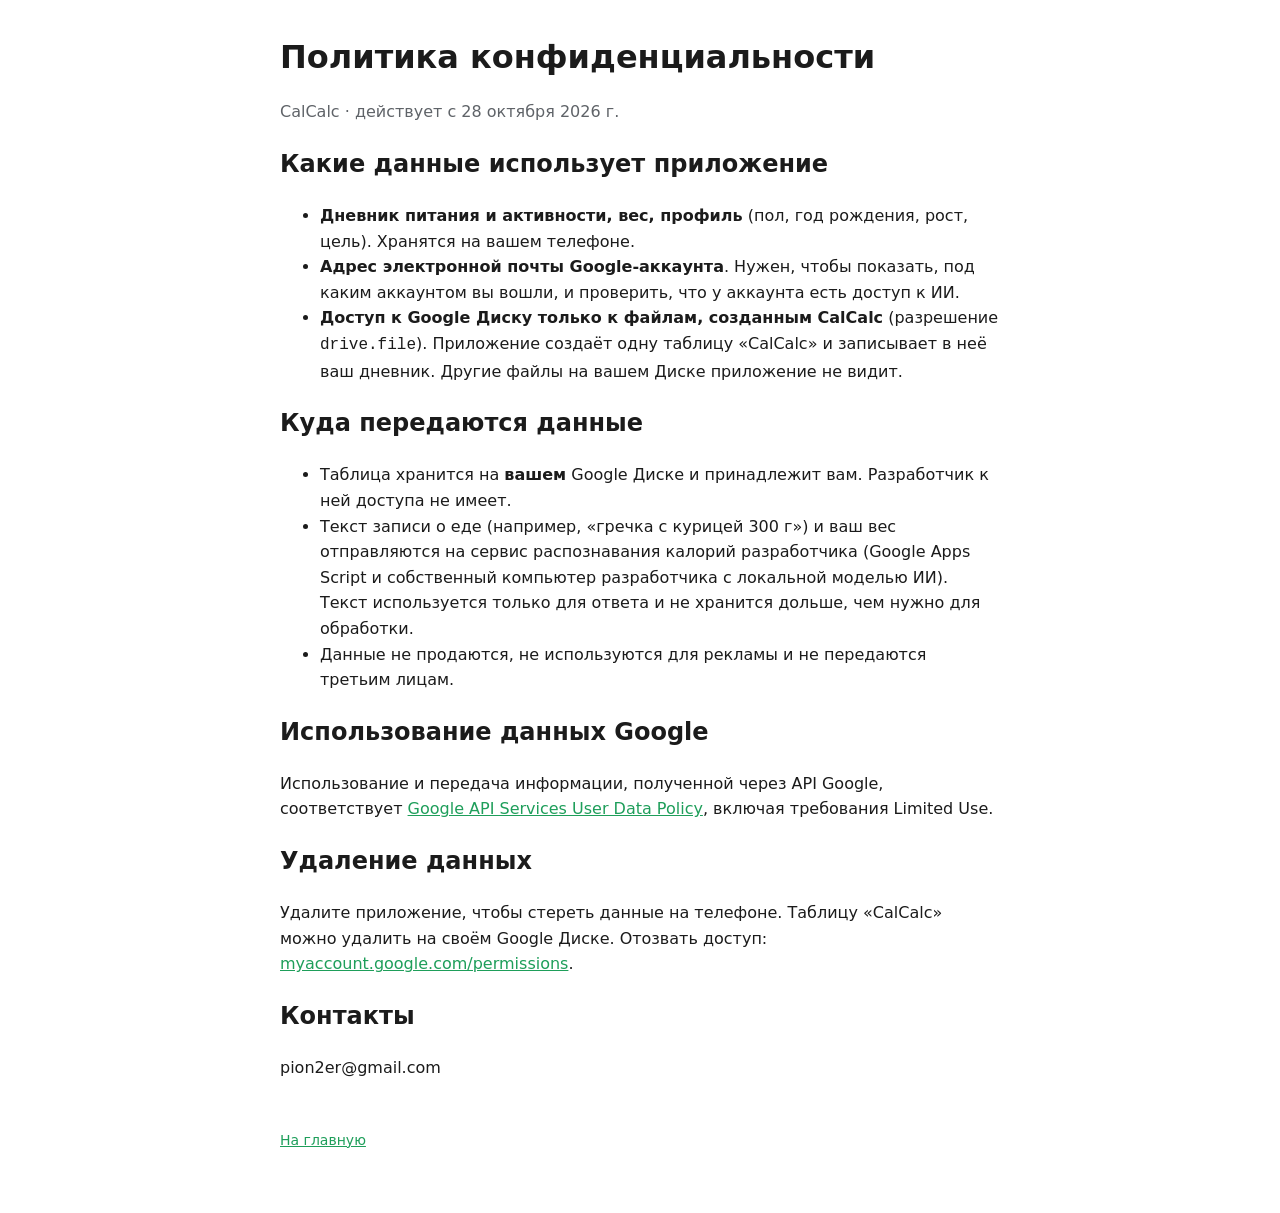
==== docs/privacy.html @ 006fe8c5 "Google sign-in, own spreadsheet, AI questions with buttons, shared AI script, site Co-Authored-By: C" ====
<!doctype html>
<html lang="ru"><head><meta charset="utf-8"><meta name="viewport" content="width=device-width,initial-scale=1">
<title>CalCalc — политика конфиденциальности</title><link rel="stylesheet" href="style.css"></head>
<body><main>
<h1>Политика конфиденциальности</h1>
<p class="muted">CalCalc · действует с 28 октября 2026 г.</p>

<h2>Какие данные использует приложение</h2>
<ul>
<li><b>Дневник питания и активности, вес, профиль</b> (пол, год рождения, рост, цель). Хранятся на вашем телефоне.</li>
<li><b>Адрес электронной почты Google-аккаунта</b>. Нужен, чтобы показать, под каким аккаунтом вы вошли, и проверить, что у аккаунта есть доступ к ИИ.</li>
<li><b>Доступ к Google Диску только к файлам, созданным CalCalc</b> (разрешение <code>drive.file</code>). Приложение создаёт одну таблицу «CalCalc» и записывает в неё ваш дневник. Другие файлы на вашем Диске приложение не видит.</li>
</ul>

<h2>Куда передаются данные</h2>
<ul>
<li>Таблица хранится на <b>вашем</b> Google Диске и принадлежит вам. Разработчик к ней доступа не имеет.</li>
<li>Текст записи о еде (например, «гречка с курицей 300 г») и ваш вес отправляются на сервис распознавания калорий разработчика (Google Apps Script и собственный компьютер разработчика с локальной моделью ИИ). Текст используется только для ответа и не хранится дольше, чем нужно для обработки.</li>
<li>Данные не продаются, не используются для рекламы и не передаются третьим лицам.</li>
</ul>

<h2>Использование данных Google</h2>
<p>Использование и передача информации, полученной через API Google, соответствует <a href="https://developers.google.com/terms/api-services-user-data-policy">Google API Services User Data Policy</a>, включая требования Limited Use.</p>

<h2>Удаление данных</h2>
<p>Удалите приложение, чтобы стереть данные на телефоне. Таблицу «CalCalc» можно удалить на своём Google Диске. Отозвать доступ: <a href="https://myaccount.google.com/permissions">myaccount.google.com/permissions</a>.</p>

<h2>Контакты</h2>
<p>pion2er@gmail.com</p>
<footer><a href="index.html">На главную</a></footer>
</main></body></html>
---- docs/style.css ----
:root{color-scheme:light dark;--bg:#fff;--fg:#1b1b1b;--muted:#5f6368;--accent:#1e9e5a}
@media (prefers-color-scheme:dark){:root{--bg:#121212;--fg:#ececec;--muted:#a0a0a0;--accent:#3ddc84}}
body{margin:0;background:var(--bg);color:var(--fg);font:16px/1.6 system-ui,-apple-system,"Segoe UI",Roboto,sans-serif}
main{max-width:720px;margin:0 auto;padding:32px 16px 64px}
h1{margin:0 0 8px}a{color:var(--accent)}.muted{color:var(--muted)}
.btn{display:inline-block;padding:12px 20px;border-radius:10px;background:var(--accent);color:#000;text-decoration:none;font-weight:600}
footer{margin-top:48px;font-size:14px;color:var(--muted)}
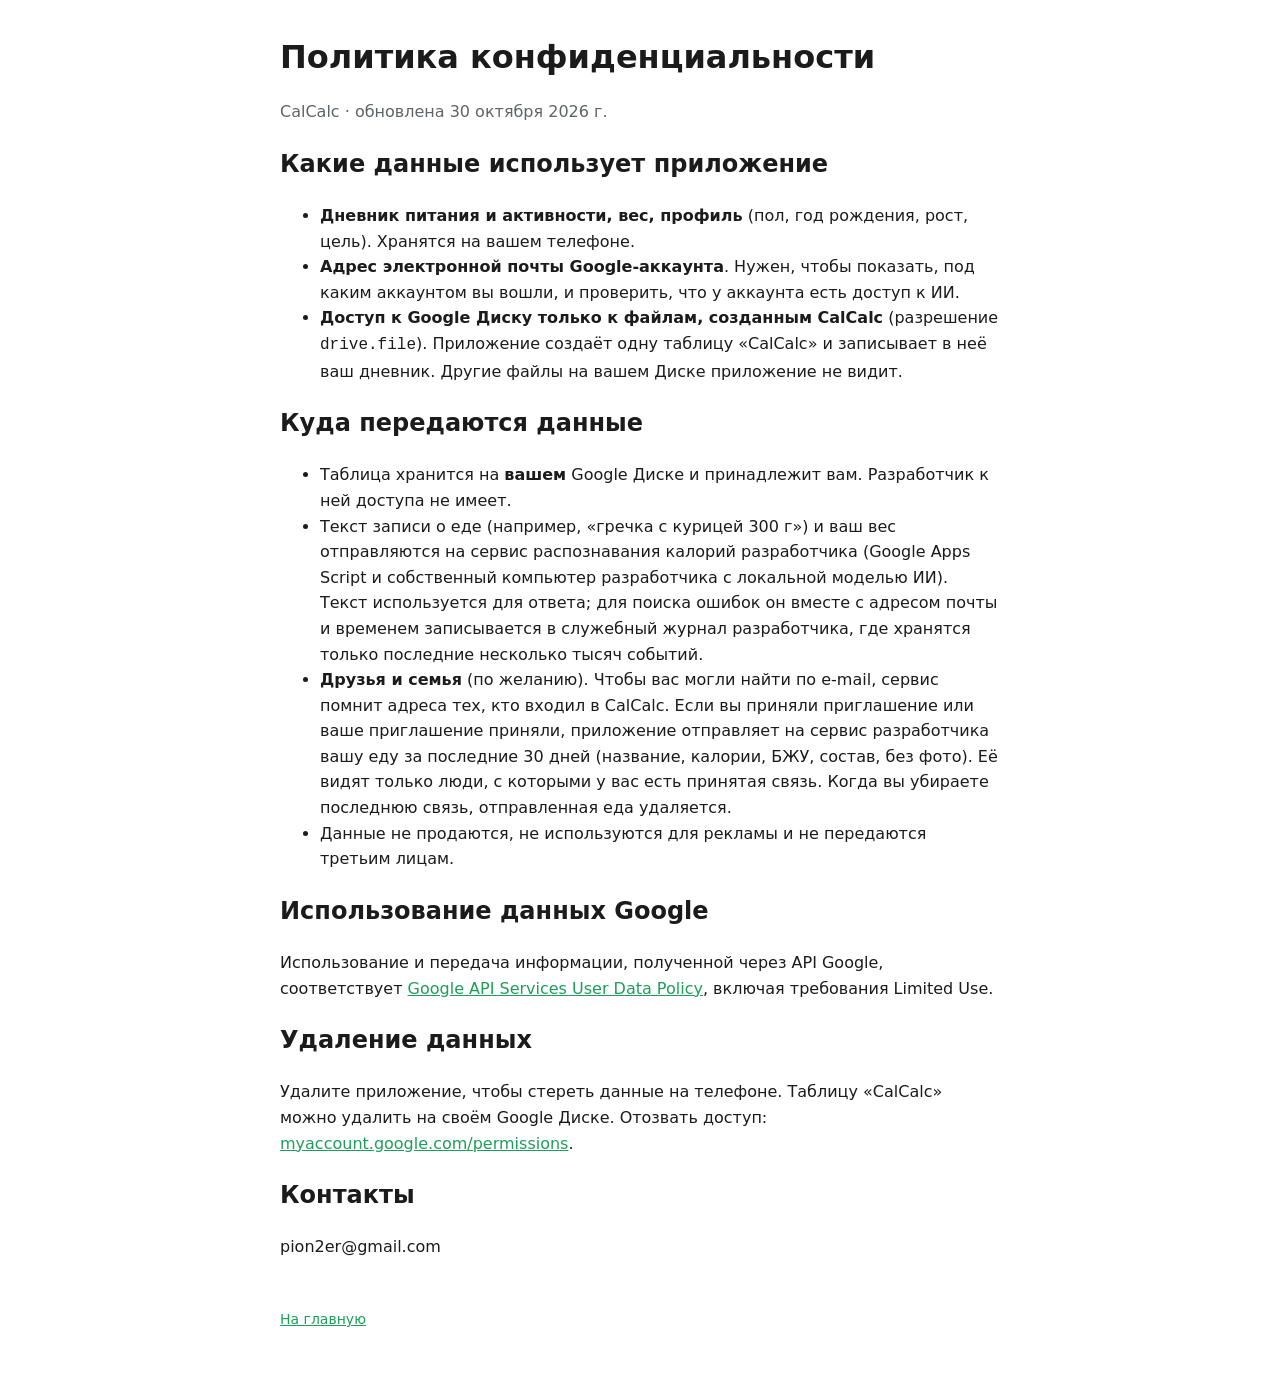
==== commit c68c71bc: "Friends and family: invites by e-mail, shared food, copy a dish with your portion Co-Authored-By: Cl" ====
--- a/docs/privacy.html
+++ b/docs/privacy.html
@@ -3,7 +3,7 @@
 <title>CalCalc — политика конфиденциальности</title><link rel="stylesheet" href="style.css"></head>
 <body><main>
 <h1>Политика конфиденциальности</h1>
-<p class="muted">CalCalc · действует с 28 октября 2026 г.</p>
+<p class="muted">CalCalc · обновлена 30 октября 2026 г.</p>
 
 <h2>Какие данные использует приложение</h2>
 <ul>
@@ -15,7 +15,8 @@
 <h2>Куда передаются данные</h2>
 <ul>
 <li>Таблица хранится на <b>вашем</b> Google Диске и принадлежит вам. Разработчик к ней доступа не имеет.</li>
-<li>Текст записи о еде (например, «гречка с курицей 300 г») и ваш вес отправляются на сервис распознавания калорий разработчика (Google Apps Script и собственный компьютер разработчика с локальной моделью ИИ). Текст используется только для ответа и не хранится дольше, чем нужно для обработки.</li>
+<li>Текст записи о еде (например, «гречка с курицей 300 г») и ваш вес отправляются на сервис распознавания калорий разработчика (Google Apps Script и собственный компьютер разработчика с локальной моделью ИИ). Текст используется для ответа; для поиска ошибок он вместе с адресом почты и временем записывается в служебный журнал разработчика, где хранятся только последние несколько тысяч событий.</li>
+<li><b>Друзья и семья</b> (по желанию). Чтобы вас могли найти по e-mail, сервис помнит адреса тех, кто входил в CalCalc. Если вы приняли приглашение или ваше приглашение приняли, приложение отправляет на сервис разработчика вашу еду за последние 30 дней (название, калории, БЖУ, состав, без фото). Её видят только люди, с которыми у вас есть принятая связь. Когда вы убираете последнюю связь, отправленная еда удаляется.</li>
 <li>Данные не продаются, не используются для рекламы и не передаются третьим лицам.</li>
 </ul>
 
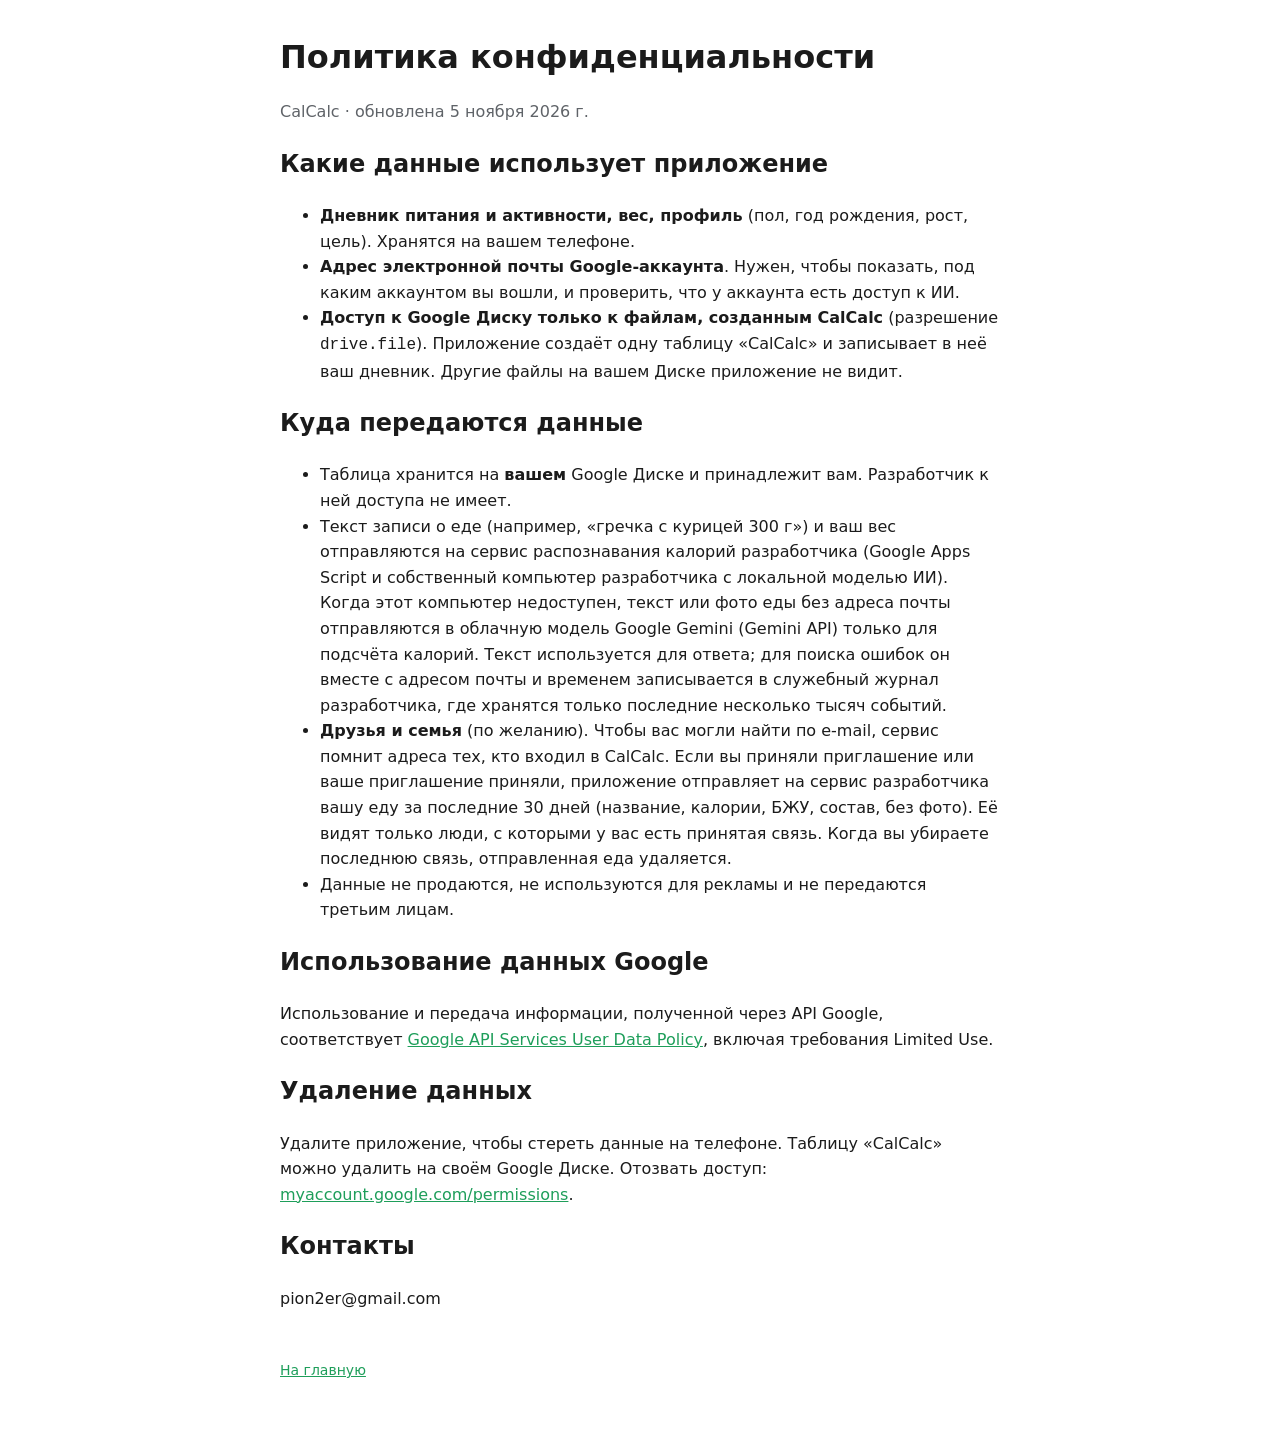
==== commit a2aca8ac: "Script: Gemini answers when the PC is off or waking up (needs GEMINI_KEY) Co-Authored-By: Claude Opu" ====
--- a/docs/privacy.html
+++ b/docs/privacy.html
@@ -3,7 +3,7 @@
 <title>CalCalc — политика конфиденциальности</title><link rel="stylesheet" href="style.css"></head>
 <body><main>
 <h1>Политика конфиденциальности</h1>
-<p class="muted">CalCalc · обновлена 30 октября 2026 г.</p>
+<p class="muted">CalCalc · обновлена 5 ноября 2026 г.</p>
 
 <h2>Какие данные использует приложение</h2>
 <ul>
@@ -15,7 +15,7 @@
 <h2>Куда передаются данные</h2>
 <ul>
 <li>Таблица хранится на <b>вашем</b> Google Диске и принадлежит вам. Разработчик к ней доступа не имеет.</li>
-<li>Текст записи о еде (например, «гречка с курицей 300 г») и ваш вес отправляются на сервис распознавания калорий разработчика (Google Apps Script и собственный компьютер разработчика с локальной моделью ИИ). Текст используется для ответа; для поиска ошибок он вместе с адресом почты и временем записывается в служебный журнал разработчика, где хранятся только последние несколько тысяч событий.</li>
+<li>Текст записи о еде (например, «гречка с курицей 300 г») и ваш вес отправляются на сервис распознавания калорий разработчика (Google Apps Script и собственный компьютер разработчика с локальной моделью ИИ). Когда этот компьютер недоступен, текст или фото еды без адреса почты отправляются в облачную модель Google Gemini (Gemini API) только для подсчёта калорий. Текст используется для ответа; для поиска ошибок он вместе с адресом почты и временем записывается в служебный журнал разработчика, где хранятся только последние несколько тысяч событий.</li>
 <li><b>Друзья и семья</b> (по желанию). Чтобы вас могли найти по e-mail, сервис помнит адреса тех, кто входил в CalCalc. Если вы приняли приглашение или ваше приглашение приняли, приложение отправляет на сервис разработчика вашу еду за последние 30 дней (название, калории, БЖУ, состав, без фото). Её видят только люди, с которыми у вас есть принятая связь. Когда вы убираете последнюю связь, отправленная еда удаляется.</li>
 <li>Данные не продаются, не используются для рекламы и не передаются третьим лицам.</li>
 </ul>
